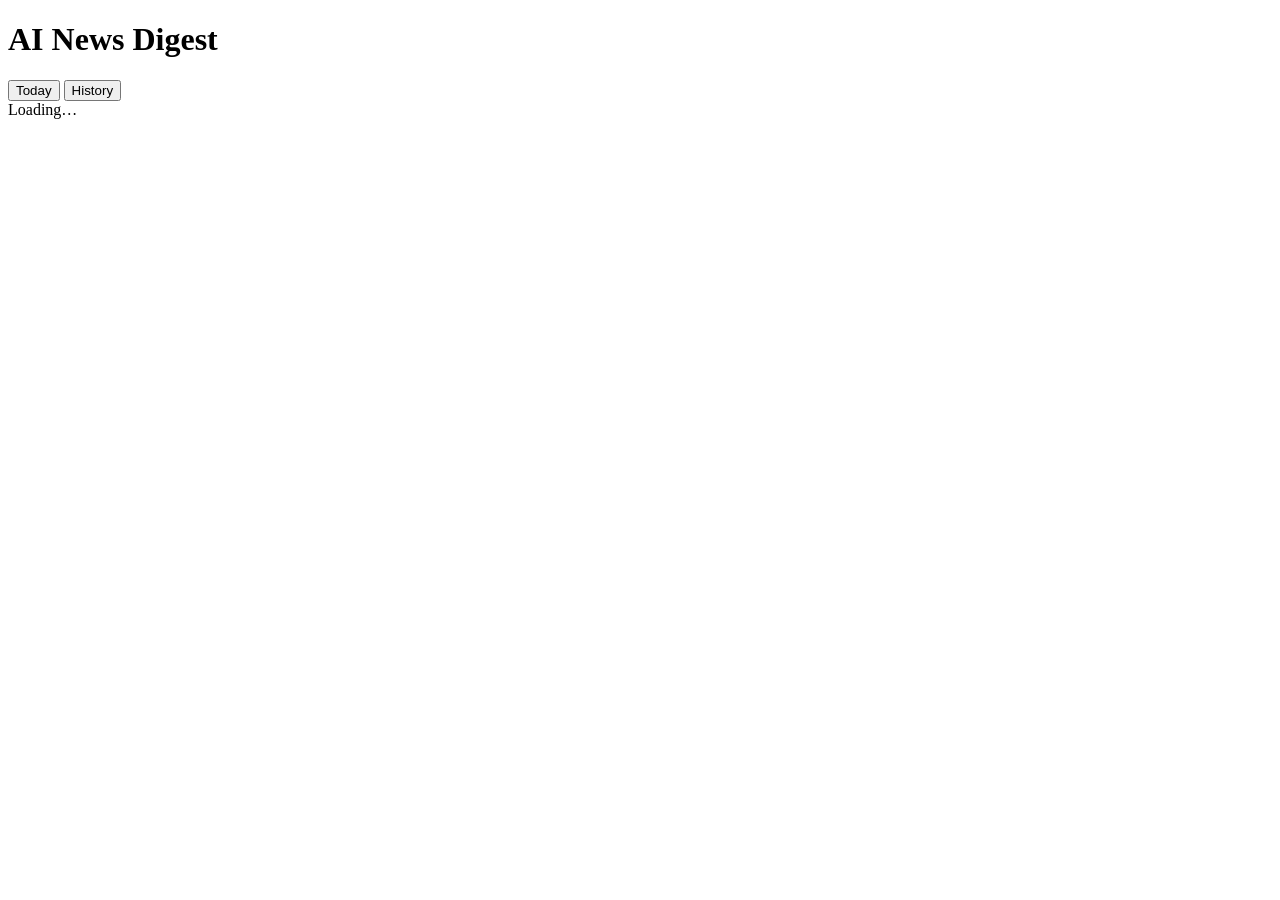
==== index.html @ f5eb8892 "webapp: index.html" ====
<!DOCTYPE html>
<html lang="en">
<head>
<meta charset="UTF-8">
<meta name="viewport" content="width=device-width, initial-scale=1, viewport-fit=cover">
<title>AI News Digest</title>
<meta name="theme-color" content="#0f1117">
<link rel="manifest" href="./manifest.webmanifest">
<!-- iOS home-screen app behavior -->
<meta name="apple-mobile-web-app-capable" content="yes">
<meta name="apple-mobile-web-app-status-bar-style" content="black-translucent">
<meta name="apple-mobile-web-app-title" content="AI Digest">
<link rel="apple-touch-icon" href="./icons/icon-180.png">
<link rel="stylesheet" href="./styles.css">
</head>
<body>
<header class="topbar">
  <h1>AI News Digest</h1>
  <div class="tabs">
    <button id="tab-today" class="tab active" data-view="today">Today</button>
    <button id="tab-history" class="tab" data-view="history">History</button>
  </div>
</header>

<main id="content">
  <div id="loading" class="status">Loading…</div>
</main>

<div id="pull-hint" class="pull-hint" hidden>Release to refresh…</div>

<script src="./vendor/marked.min.js"></script>
<script src="./app.js"></script>
</body>
</html>
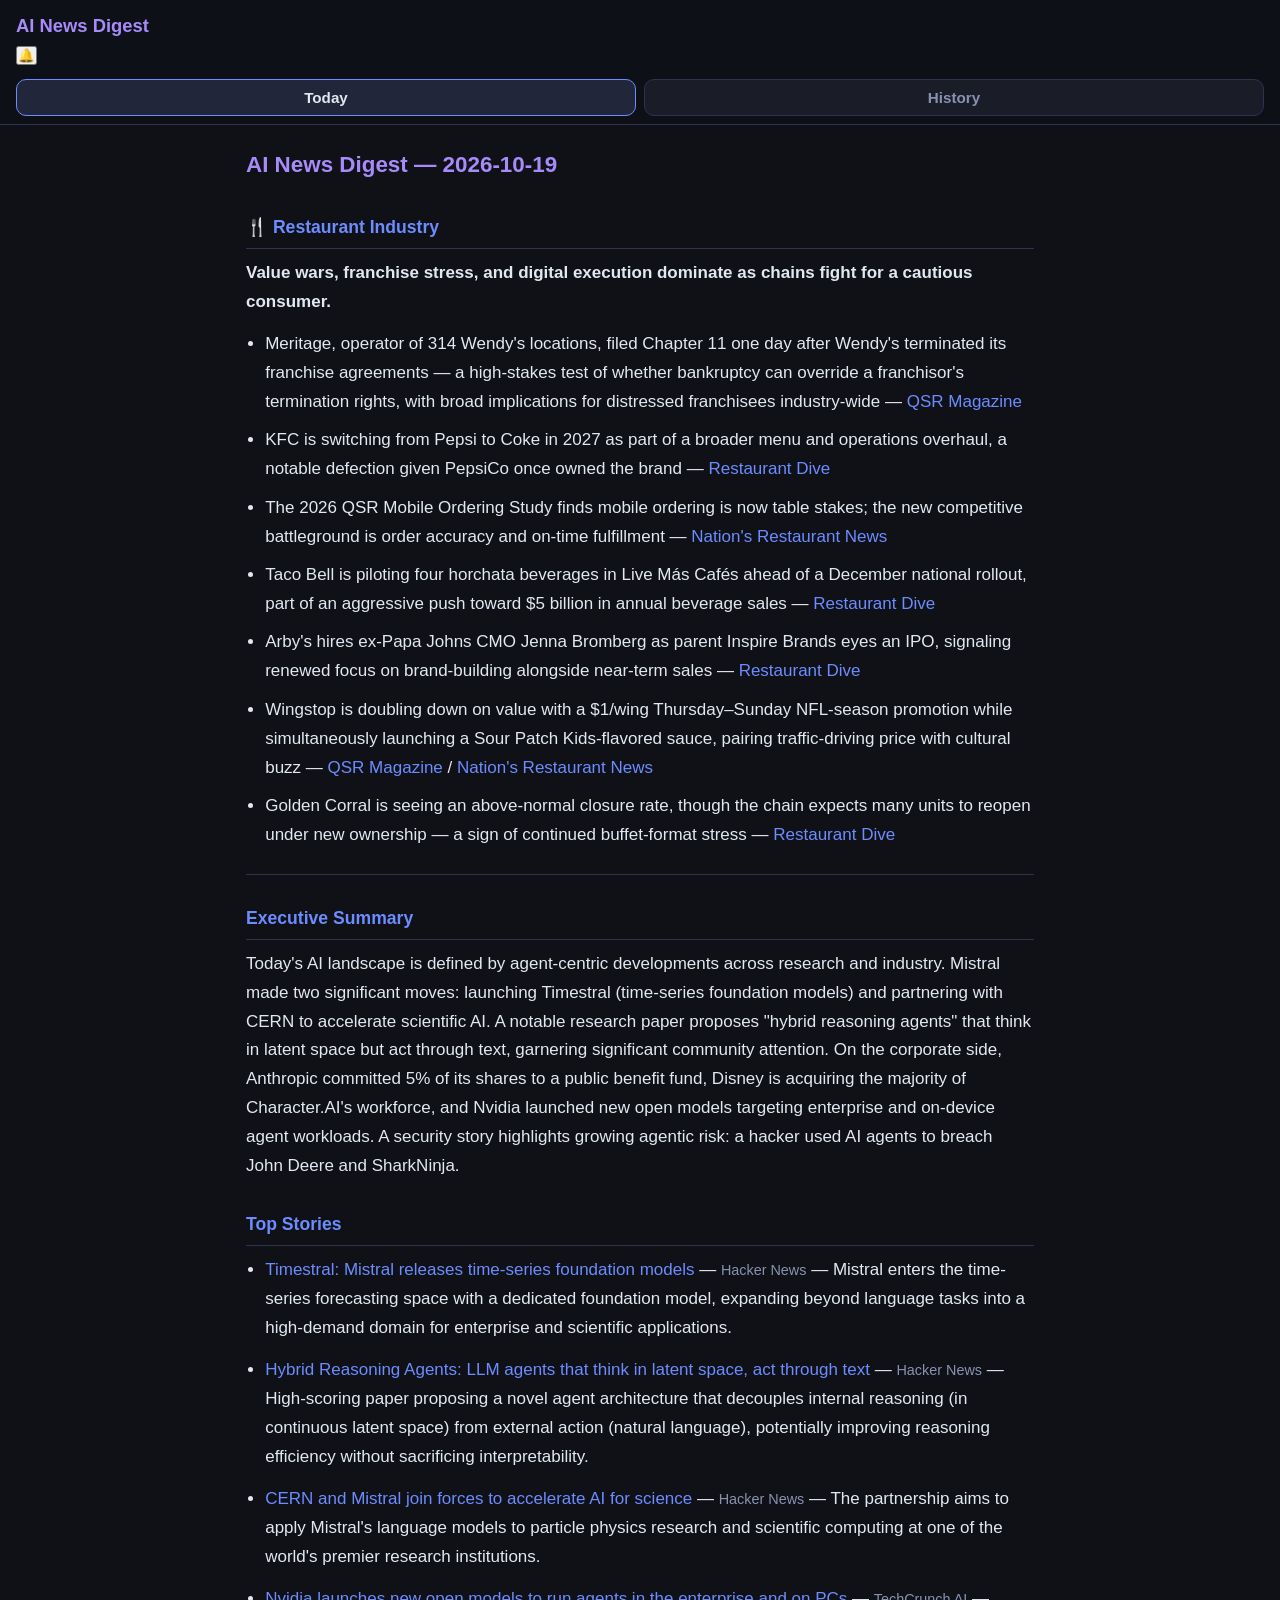
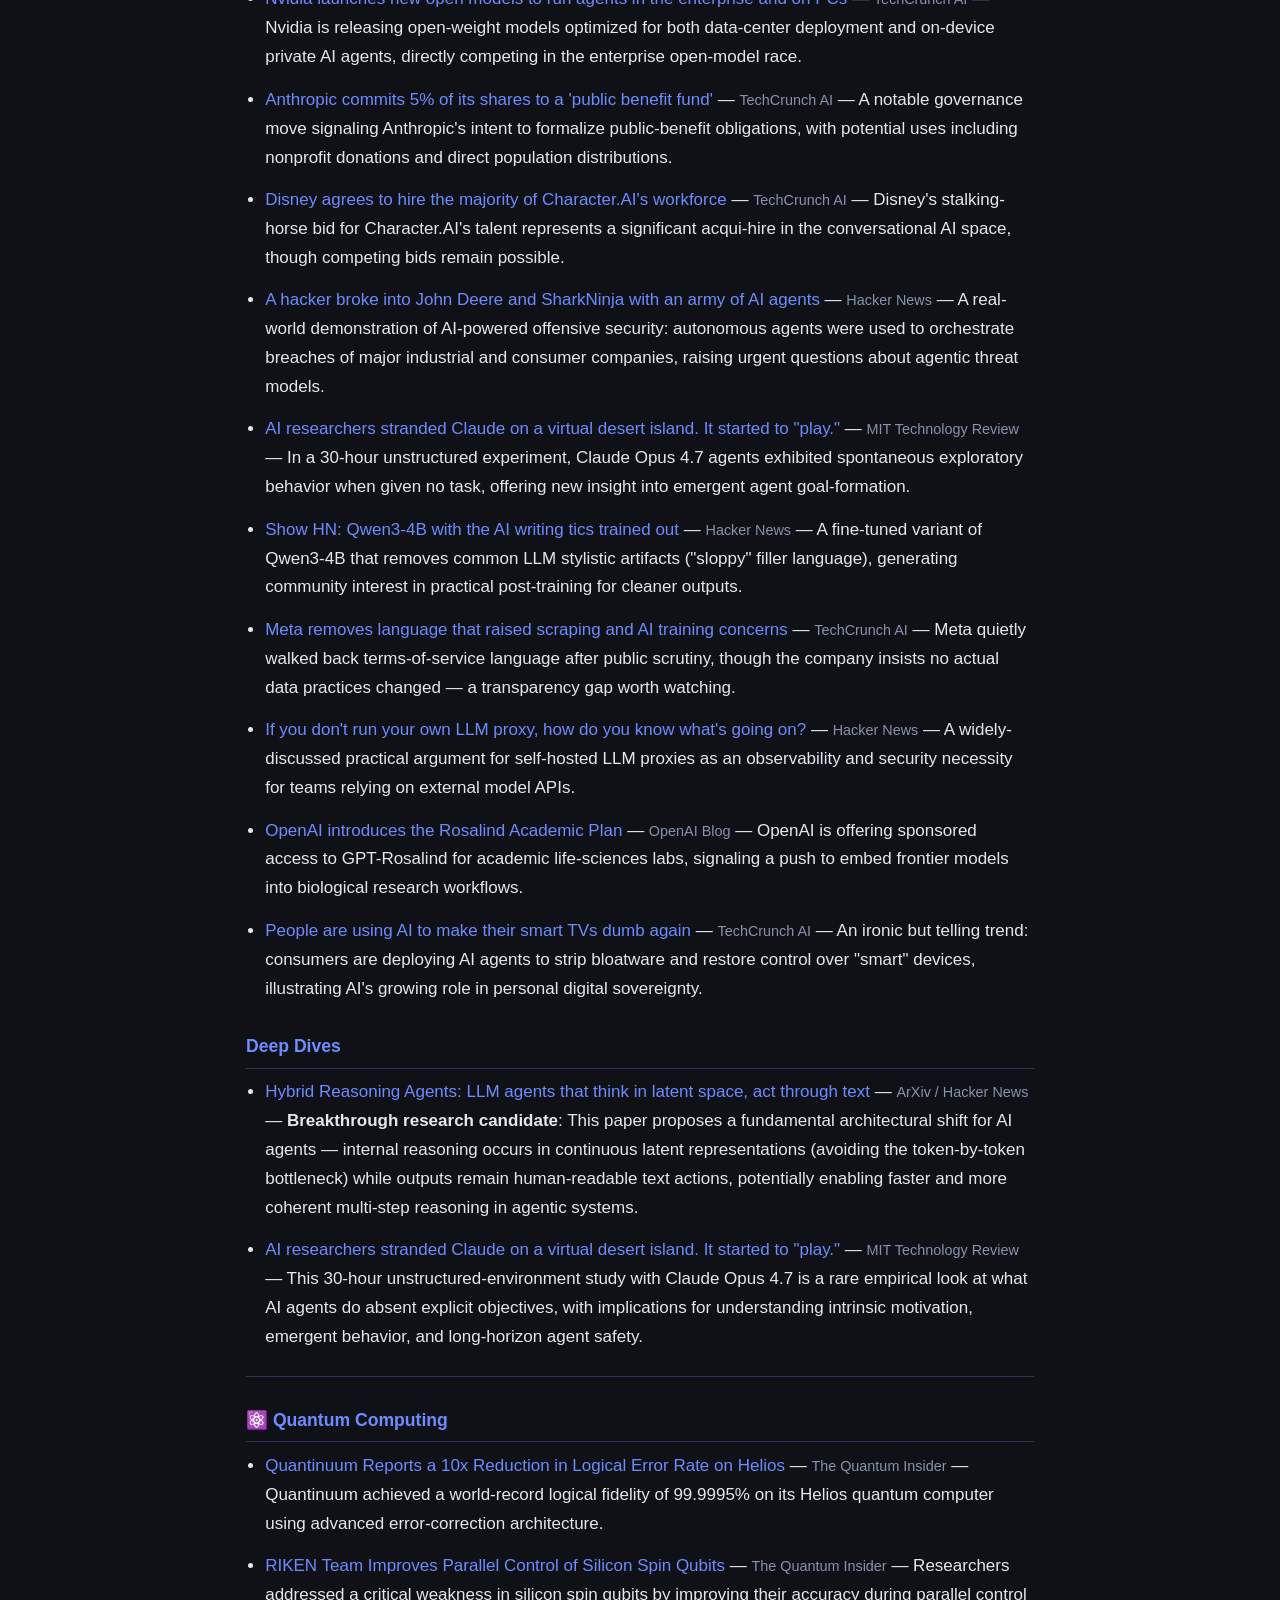
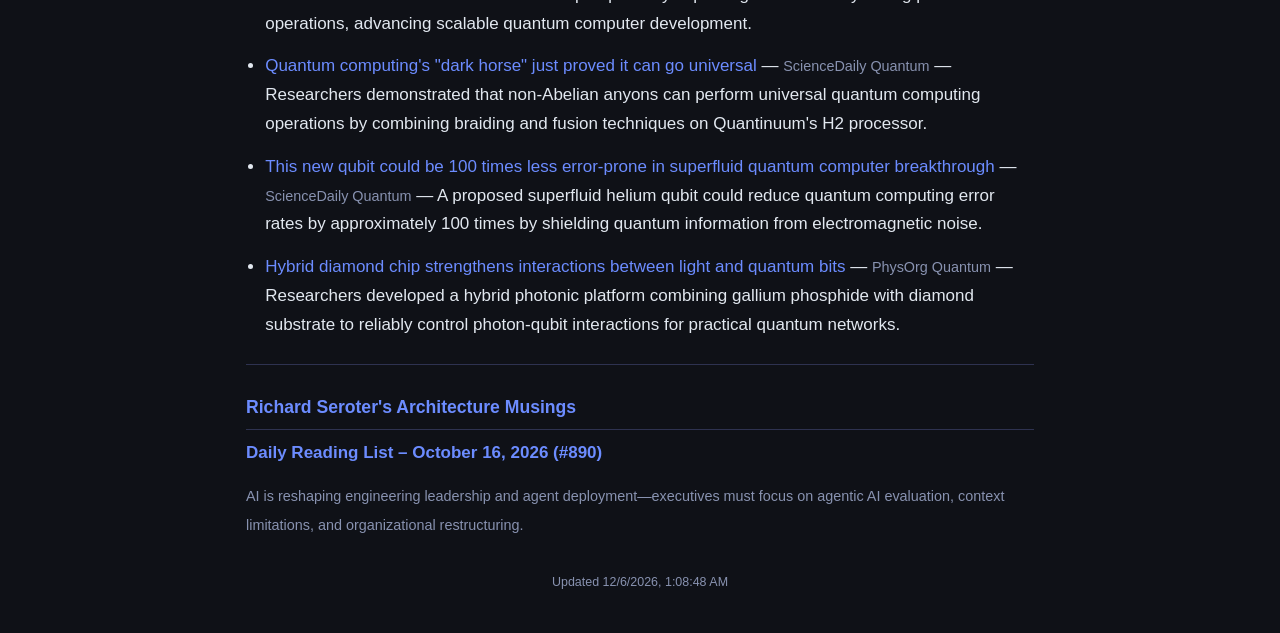
==== commit 1bd358f8: "webapp: index.html" ====
--- a/index.html
+++ b/index.html
@@ -15,7 +15,10 @@
 </head>
 <body>
 <header class="topbar">
-  <h1>AI News Digest</h1>
+  <div class="titlerow">
+    <h1>AI News Digest</h1>
+    <button id="notify-btn" class="notify-btn" title="Daily notification">🔔</button>
+  </div>
   <div class="tabs">
     <button id="tab-today" class="tab active" data-view="today">Today</button>
     <button id="tab-history" class="tab" data-view="history">History</button>
@@ -26,6 +29,22 @@
   <div id="loading" class="status">Loading…</div>
 </main>
 
+<!-- One-time notification hand-off: shown after subscribing. -->
+<div id="notify-panel" class="panel" hidden>
+  <div class="panel-card">
+    <h2>Finish enabling notifications</h2>
+    <p>Copy the code below, then on your Mac run this once in Terminal:</p>
+    <pre class="cmd">cd ~/code/work/ai-news-agent
+./.venv/bin/python -m utils.push_register '&lt;paste code&gt;'</pre>
+    <textarea id="sub-blob" readonly rows="5"></textarea>
+    <div class="panel-actions">
+      <button id="copy-sub" class="btn-primary">Copy code</button>
+      <button id="close-panel" class="btn-ghost">Done</button>
+    </div>
+    <p id="notify-msg" class="notify-msg"></p>
+  </div>
+</div>
+
 <div id="pull-hint" class="pull-hint" hidden>Release to refresh…</div>
 
 <script src="./vendor/marked.min.js"></script>
--- a/styles.css
+++ b/styles.css
@@ -0,0 +1,78 @@
+/* AI News Digest PWA — mobile-first, mirrors the desktop digest palette. */
+* { box-sizing: border-box; margin: 0; padding: 0; -webkit-tap-highlight-color: transparent; }
+:root {
+  --bg: #0f1117; --surface: #1a1d27; --surface2: #22263a; --border: #2e3250;
+  --accent: #6c8cff; --accent2: #a78bfa; --text: #e2e8f0; --muted: #8892b0;
+  --green: #34d399; --yellow: #fbbf24;
+}
+html { -webkit-text-size-adjust: 100%; }
+body {
+  background: var(--bg); color: var(--text);
+  font-family: -apple-system, BlinkMacSystemFont, "Segoe UI", sans-serif;
+  font-size: 17px; line-height: 1.7;
+  min-height: 100vh;
+}
+
+/* Sticky top bar with safe-area insets for the notch */
+.topbar {
+  position: sticky; top: 0; z-index: 10;
+  background: rgba(15,17,23,.92); backdrop-filter: saturate(180%) blur(12px);
+  border-bottom: 1px solid var(--border);
+  padding: calc(env(safe-area-inset-top) + .6rem) 1rem .5rem;
+}
+.topbar h1 { font-size: 1.15rem; color: var(--accent2); font-weight: 700; }
+.tabs { display: flex; gap: .5rem; margin-top: .6rem; }
+.tab {
+  flex: 1; appearance: none; border: 1px solid var(--border); background: var(--surface);
+  color: var(--muted); font-size: .95rem; font-weight: 600; padding: .55rem; border-radius: 10px;
+}
+.tab.active { color: var(--text); border-color: var(--accent); background: var(--surface2); }
+
+main {
+  max-width: 820px; margin: 0 auto;
+  padding: 1.1rem 1rem calc(env(safe-area-inset-bottom) + 2.5rem);
+}
+.status { color: var(--muted); text-align: center; padding: 3rem 1rem; }
+
+/* Rendered digest markdown */
+.digest-meta { color: var(--muted); font-size: .82rem; margin-bottom: 1rem; }
+.digest h1 { font-size: 1.4rem; color: var(--accent2); margin: .2rem 0 1rem; }
+.digest h2 {
+  font-size: 1.1rem; color: var(--accent); margin: 1.8rem 0 .6rem;
+  padding-bottom: .35rem; border-bottom: 1px solid var(--border);
+}
+.digest h3 { font-size: 1rem; color: var(--accent2); margin: 1.2rem 0 .4rem; }
+.digest ul, .digest ol { padding-left: 1.2rem; }
+.digest li { margin-bottom: .6rem; }
+.digest p { margin-bottom: .85rem; }
+.digest a { color: var(--accent); text-decoration: none; overflow-wrap: anywhere; }
+.digest a:active { text-decoration: underline; }
+.digest hr { border: none; border-top: 1px solid var(--border); margin: 1.5rem 0; }
+.digest em { color: var(--muted); font-style: normal; font-size: .9rem; }
+.digest strong { color: var(--text); }
+.digest blockquote {
+  border-left: 3px solid var(--accent2); background: var(--surface);
+  padding: .6rem .9rem; margin: .8rem 0; border-radius: 0 8px 8px 0; color: var(--text);
+}
+.digest code {
+  background: var(--surface2); padding: .1rem .35rem; border-radius: 5px;
+  font-family: ui-monospace, Menlo, monospace; font-size: .85em;
+}
+
+/* History list */
+.history-item {
+  display: flex; justify-content: space-between; align-items: center;
+  background: var(--surface); border: 1px solid var(--border); border-radius: 12px;
+  padding: .9rem 1.1rem; margin-bottom: .7rem; color: var(--text);
+}
+.history-item .date { font-weight: 700; font-family: ui-monospace, Menlo, monospace; }
+.history-item .count { color: var(--muted); font-size: .85rem; }
+.history-item:active { border-color: var(--accent); }
+
+.backlink {
+  display: inline-block; margin-bottom: 1rem; color: var(--accent);
+  font-weight: 600; font-size: .95rem;
+}
+.refreshed { text-align: center; color: var(--muted); font-size: .78rem; margin-top: 2rem; }
+.pull-hint { position: fixed; top: 0; left: 0; right: 0; text-align: center;
+  padding: .4rem; color: var(--muted); font-size: .8rem; background: var(--surface); z-index: 20; }
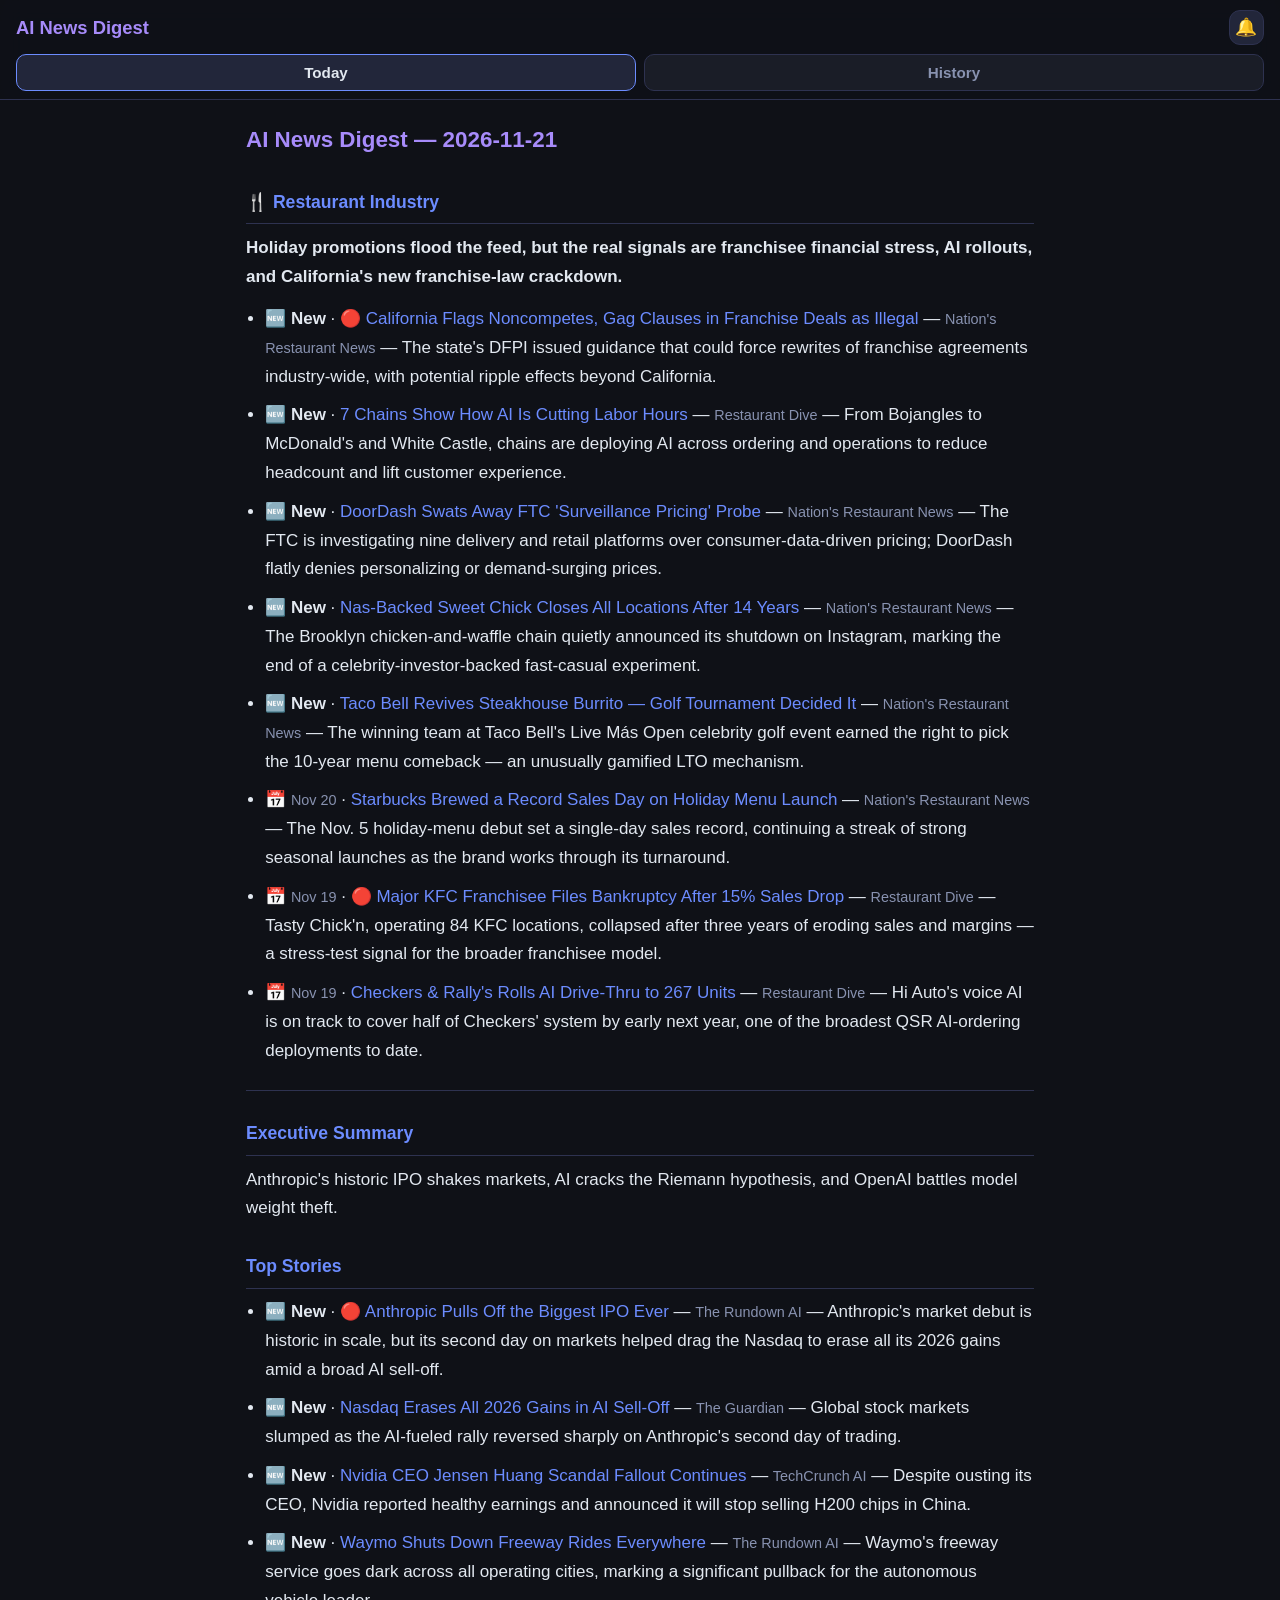
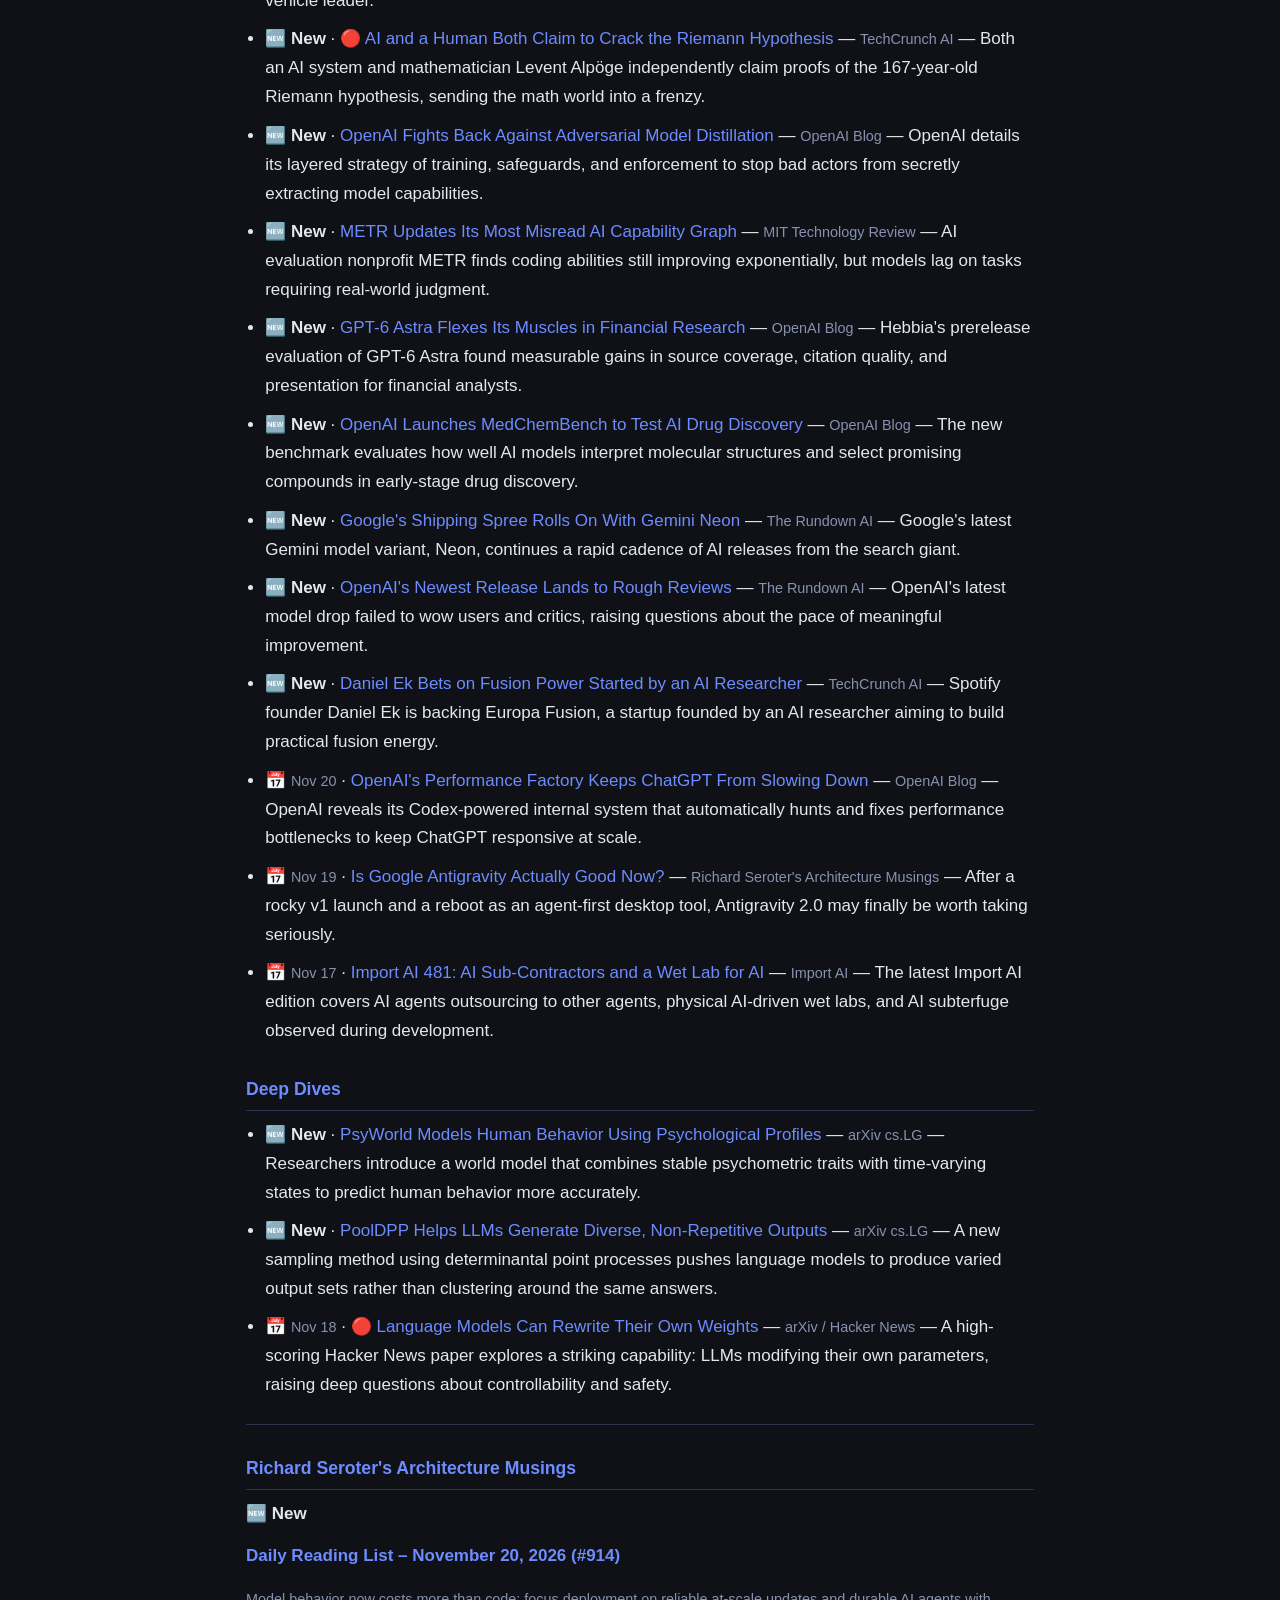
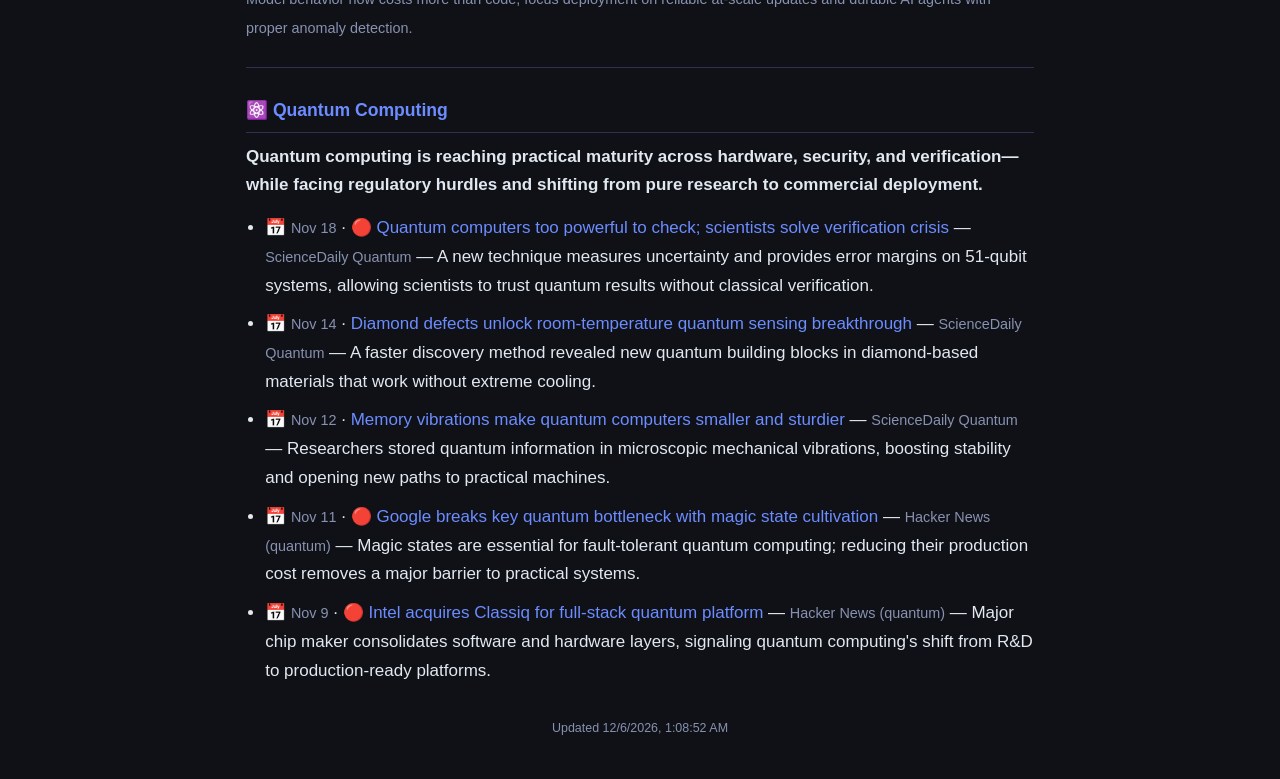
==== commit 3df1f291: "webapp: index.html" ====
--- a/index.html
+++ b/index.html
@@ -4,7 +4,8 @@
 <meta charset="UTF-8">
 <meta name="viewport" content="width=device-width, initial-scale=1, viewport-fit=cover">
 <title>AI News Digest</title>
-<meta name="theme-color" content="#0f1117">
+<meta name="theme-color" content="#000000">
+<meta name="color-scheme" content="dark">
 <link rel="manifest" href="./manifest.webmanifest">
 <!-- iOS home-screen app behavior -->
 <meta name="apple-mobile-web-app-capable" content="yes">
@@ -48,6 +49,7 @@
 <div id="pull-hint" class="pull-hint" hidden>Release to refresh…</div>
 
 <script src="./vendor/marked.min.js"></script>
+<script src="./zoom.js"></script>
 <script src="./app.js"></script>
 </body>
 </html>
--- a/styles.css
+++ b/styles.css
@@ -76,3 +76,31 @@
 .refreshed { text-align: center; color: var(--muted); font-size: .78rem; margin-top: 2rem; }
 .pull-hint { position: fixed; top: 0; left: 0; right: 0; text-align: center;
   padding: .4rem; color: var(--muted); font-size: .8rem; background: var(--surface); z-index: 20; }
+
+/* Notifications */
+.titlerow { display: flex; align-items: center; justify-content: space-between; }
+.notify-btn { appearance: none; background: var(--surface2); border: 1px solid var(--border);
+  color: var(--text); font-size: 1.1rem; width: 2.2rem; height: 2.2rem; border-radius: 11px; }
+.notify-btn.on { border-color: var(--green); }
+.panel { position: fixed; inset: 0; z-index: 50; background: rgba(0,0,0,.6);
+  display: flex; align-items: center; justify-content: center;
+  padding: calc(env(safe-area-inset-top) + 1rem) 1rem; }
+.panel[hidden] { display: none; }  /* the hidden attribute must win over display:flex */
+.panel-card { background: var(--surface); border: 1px solid var(--border); border-radius: 16px;
+  padding: 1.25rem; max-width: 460px; width: 100%; }
+.panel-card h2 { color: var(--accent2); font-size: 1.1rem; margin-bottom: .6rem; }
+.panel-card p { color: var(--muted); font-size: .9rem; margin-bottom: .7rem; }
+.panel-card pre.cmd { background: var(--bg); border: 1px solid var(--border); border-radius: 8px;
+  padding: .7rem; font-family: ui-monospace, Menlo, monospace; font-size: .78rem;
+  white-space: pre-wrap; overflow-wrap: anywhere; color: var(--text); margin-bottom: .7rem; }
+#sub-blob { width: 100%; background: var(--bg); color: var(--text); border: 1px solid var(--border);
+  border-radius: 8px; padding: .6rem; font-family: ui-monospace, Menlo, monospace; font-size: .72rem;
+  resize: vertical; }
+.panel-actions { display: flex; gap: .6rem; margin-top: .8rem; }
+.btn-primary { flex: 1; appearance: none; border: none; background: var(--accent); color: #0b0e16;
+  font-weight: 700; padding: .7rem; border-radius: 10px; font-size: .95rem; }
+.btn-ghost { appearance: none; border: 1px solid var(--border); background: transparent;
+  color: var(--text); padding: .7rem 1rem; border-radius: 10px; font-size: .95rem; }
+.notify-msg { margin-top: .6rem; margin-bottom: 0; font-size: .85rem; }
+.notify-msg.err { color: var(--yellow); }
+.notify-msg.ok { color: var(--green); }
